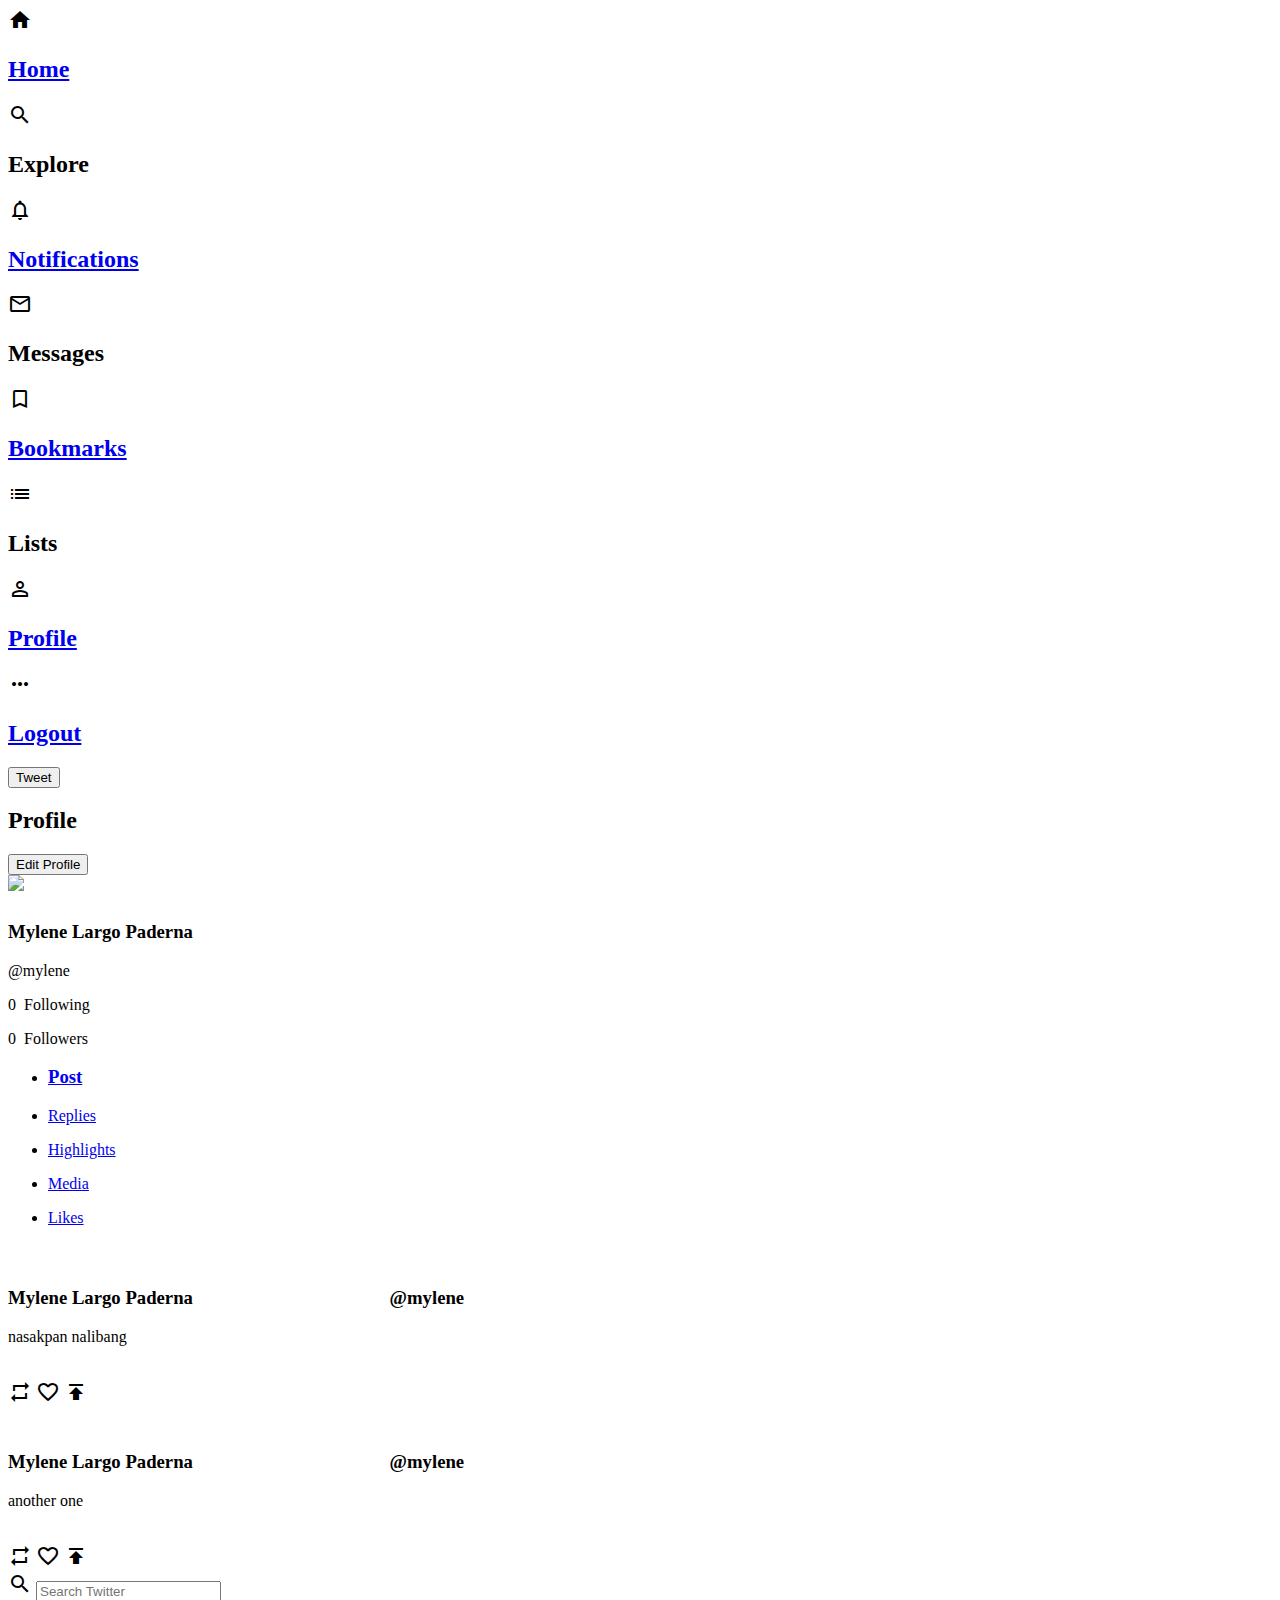
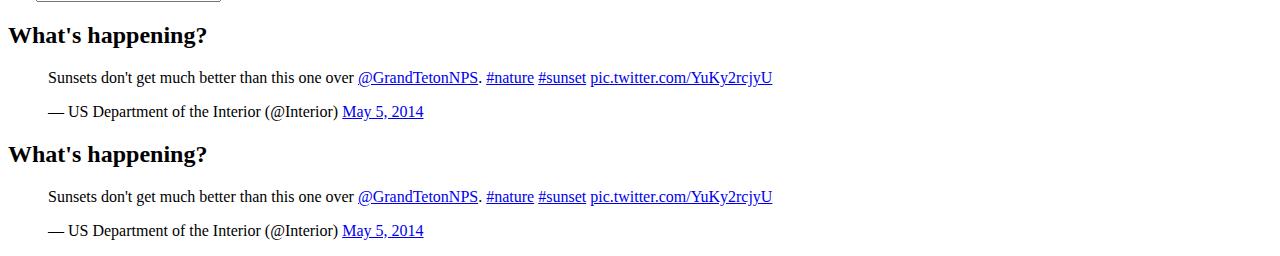
==== profile.html @ 412af5fa "Create profile.html" ====
<!DOCTYPE html>
<html lang="en">
  <head>
    <meta charset="UTF-8" />
    <meta http-equiv="X-UA-Compatible" content="IE=edge" />
    <meta name="viewport" content="width=device-width, initial-scale=1.0" />
    <title>Twitter Clone - Final</title>
    <link rel="stylesheet" href="profile.css" />
<!--     <link rel="stylesheet" href="profile2.css" /> -->
    <link href="https://fonts.googleapis.com/icon?family=Material+Icons" rel="stylesheet" />
    <link
      rel="stylesheet"
      href="https://cdnjs.cloudflare.com/ajax/libs/font-awesome/5.15.3/css/all.min.css"
      integrity="sha512-iBBXm8fW90+nuLcSKlbmrPcLa0OT92xO1BIsZ+ywDWZCvqsWgccV3gFoRBv0z+8dLJgyAHIhR35VZc2oM/gI1w=="
      crossorigin="anonymous"/>
      <link
      rel="stylesheet"
      href="https://cdnjs.cloudflare.com/ajax/libs/font-awesome/6.2.1/css/all.min.css"
      integrity="sha512-MV7K8+y+gLIBoVD59lQIYicR65iaqukzvf/nwasF0nqhPay5w/9lJmVM2hMDcnK1OnMGCdVK+iQrJ7lzPJQd1w=="
      crossorigin="anonymous"
      referrerpolicy="no-referrer"
    />
  </head>
  <body>
    <!-- sidebar starts -->
    <div class="sidebar">
      <i class="fab fa-twitter"></i>
      <div class="sidebarOption active">
        <span class="material-icons"> home </span>
        <a href="index2.html" class="a-icons"><h2>Home</h2></a>
      </div>

      <div class="sidebarOption">
        <span class="material-icons"> search </span>
        <h2>Explore</h2>
      </div>

      <div class="sidebarOption">
        <span class="material-icons"> notifications_none </span>
        <a href="notifications.html" class="a-icons"><h2>Notifications</h2></a>
       
      </div>

      <div class="sidebarOption">
        <span class="material-icons"> mail_outline </span>
        <h2>Messages</h2>
      </div>

      <div class="sidebarOption">
        <span class="material-icons"> bookmark_border </span>
        <a href="bookmark.html" class="a-icons"><h2>Bookmarks</h2></a>
   
      </div>

      <div class="sidebarOption">
        <span class="material-icons"> list_alt </span>
        <h2>Lists</h2>
      </div>

      <div class="sidebarOption">
        <span class="material-icons"> perm_identity </span>
        <a href="profile.html" class="a-icons"><h2>Profile</h2></a>
      </div>

      <div class="sidebarOption">
        <span class="material-icons"> more_horiz </span>
        <a href="login.html" class="a-icons"><h2>Logout</h2></a>
        
      </div>
      <button class="sidebar__tweet">Tweet</button>
    </div>
    <!-- sidebar ends -->

    <!-- feed starts -->
    <div class="feed">
      <div class="feed__header">
        <h2>Profile</h2>
      </div>

      <!-- tweetbox starts -->
      <div class="tweetBox">
        <button class="edit-profile">Edit Profile</button>
        <div class="profileBox">
          <img src="greeey.jpg" class="profile-background">
          <img
          src="tao-with-face.png"
          alt="" class="profile-picture">

          <h3 class="profile-name"> Mylene Largo Paderna<span class="material-icons post__badge"> verified </span></h3>
          <span class="profile-handle">@mylene</span>
          <p class="profile-following"><span>0</span>	&nbsp;Following</p>
          <p class="profile-followers"><span>0</span>	&nbsp;Followers</p>
          </div>
          <!-- <ul class="ul-flex">
            <li><a href="#">Post</a></li>
            <li><a href="#">Replies</a></li>
            <li><a href="#">Highlights</a></li>
            <li><a href="#">Media</a></li>
            <li><a href="#">Likes</a></li>
          </ul> -->
          <nav class="bottom-navbar">
            <ul class="bottom-navbar__list-items">
              <span class="bottom-navbar__indicator"></span>
              <li class="bottom-navbar__item active">
                <a href="profile.html" class="bottom-navbar__link">
                  <!-- <i class="fa-solid fa-house"></i> -->
                  <h3 class="slide-text" id="redirectButton" >Post</h3>
                </a>
              </li>
              <li class="bottom-navbar__item">
                <a href="#" class="bottom-navbar__link">
                  <!-- <i class="fa-solid fa-truck-fast"></i> -->
                  <p class="slide-text" id="redirectButton">Replies</p>
                </a>
              </li>
              <li class="bottom-navbar__item">
                <a class="bottom-navbar__link" href="#">
                  <!-- <i class="fa-solid fa-arrow-up-from-bracket"></i> -->
                  <p class="slide-text">Highlights</p>
                </a>
              </li>
              <li class="bottom-navbar__item">
                <a class="bottom-navbar__link" href="#">
                  <!-- <i class="fa-solid fa-folder-open"></i> -->
                  <p class="slide-text" id="media-text">Media</p>
                </a>
              </li>
              <li class="bottom-navbar__item">
                <a class="bottom-navbar__link" href="#">
                  <!-- <i class="fa-solid fa-user"></i> -->
                  <p class="slide-text" id="like-text">Likes</p>
                </a>
              </li>
            </ul>
          </nav>
      </div>
      
      <!-- tweetbox ends -->

      <!-- post starts -->
      <div class="post">
        <div class="post__avatar">
          <img
            src="tao-with-face.png"
            alt=""
          />
        </div>

        <div class="post__body">
          <div class="post__header">
            <div class="post__headerText">
              <h3>
                Mylene Largo Paderna
                <span class="post__headerSpecial"
                  ><span class="material-icons post__badge"> verified </span>@mylene</span
                >
              </h3>
            </div>
            <div class="post__headerDescription">
              <p>nasakpan nalibang</p>
            </div>
          </div>
          <img
            src="weirdchamp.png"
            alt=""
          />
          <div class="post__footer">
            <span class="material-icons"> repeat </span>
            <span class="material-icons"> favorite_border </span>
            <span class="material-icons"> publish </span>
          </div>
        </div>
      </div>
      <!-- post ends -->

      <!-- post starts -->
      <div class="post">
        <div class="post__avatar">
          <img
            src="tao-with-face.png"
            alt=""
          />
        </div>

        <div class="post__body">
          <div class="post__header">
            <div class="post__headerText">
              <h3>
                Mylene Largo Paderna
                <span class="post__headerSpecial"
                  ><span class="material-icons post__badge"> verified </span>@mylene</span>
              </h3>
            </div>
            <div class="post__headerDescription">
              <p>another one</p>
            </div>
          </div>
          <img
            src="weirdchamp2.png"
            alt=""
          />
          <div class="post__footer">
            <span class="material-icons"> repeat </span>
            <span class="material-icons"> favorite_border </span>
            <span class="material-icons"> publish </span>
          </div>
        </div>
      </div>
      <div id="post-feed">

      </div>
      <!-- <div class="post">
        <div class="post__avatar">
          <img
            src="https://i.pinimg.com/originals/a6/58/32/a65832155622ac173337874f02b218fb.png"
            alt=""
          /><div ></div>
        </div>
      </div> -->
      <!-- post ends -->
    </div>

    <!-- feed ends -->

    <!-- widgets starts -->
    <div class="widgets">
      <div class="widgets__input">
        <span class="material-icons widgets__searchIcon"> search </span>
        <input type="text" placeholder="Search Twitter" />
      </div>

      <div class="widgets__widgetContainer">
        <h2>What's happening?</h2>
        <blockquote class="twitter-tweet">
          <p lang="en" dir="ltr">
            Sunsets don&#39;t get much better than this one over
            <a href="https://twitter.com/GrandTetonNPS?ref_src=twsrc%5Etfw">@GrandTetonNPS</a>.
            <a href="https://twitter.com/hashtag/nature?src=hash&amp;ref_src=twsrc%5Etfw"
              >#nature</a
            >
            <a href="https://twitter.com/hashtag/sunset?src=hash&amp;ref_src=twsrc%5Etfw"
              >#sunset</a
            >
            <a href="http://t.co/YuKy2rcjyU">pic.twitter.com/YuKy2rcjyU</a>
          </p>
          &mdash; US Department of the Interior (@Interior)
          <a href="https://twitter.com/dantdm/status/1733959405333307611"
            >May 5, 2014</a
          >
        </blockquote>
        <script async src="https://platform.twitter.com/widgets.js" charset="utf-8"></script>
      </div>
      <div class="widgets__widgetContainer">
        <h2>What's happening?</h2>
        <blockquote class="twitter-tweet">
          <p lang="en" dir="ltr">
            Sunsets don&#39;t get much better than this one over
            <a href="https://twitter.com/GrandTetonNPS?ref_src=twsrc%5Etfw">@GrandTetonNPS</a>.
            <a href="https://twitter.com/dantdm/status/1733959405333307611"
              >#nature</a
            >
            <a href="https://twitter.com/Jefinafita17/status/1003300766264823811"
              >#sunset</a
            >
            <a href="http://t.co/YuKy2rcjyU">pic.twitter.com/YuKy2rcjyU</a>
          </p>
          &mdash; US Department of the Interior (@Interior)
          <a href="https://twitter.com/Jefinafita17/status/1003300766264823811"
            >May 5, 2014</a
          >
        </blockquote>
        <script async src="https://platform.twitter.com/widgets.js" charset="utf-8"></script>
      </div>
    </div>

    
    <!-- widgets ends -->
    <script src="script.js"></script>
    <script src="profile.js"></script>

    <script>
      document.getElementById("redirectButton").addEventListener("click", function() {
    // Replace 'https://example.com' with the URL you want to redirect to
    window.location.replace = "http://127.0.0.1:5500/twitter-clone/replies.html";
});
    </script>
  </body>

</html>
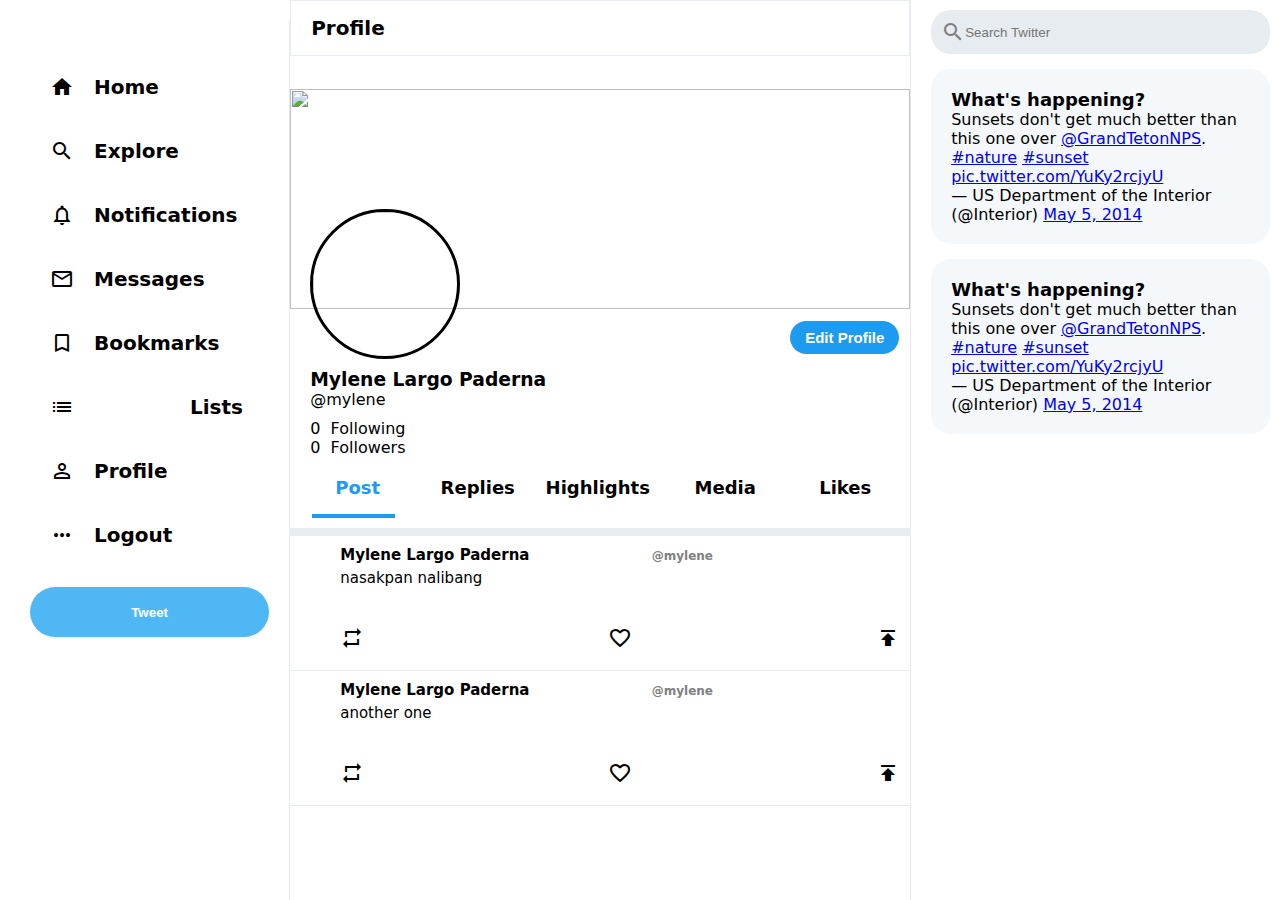
==== commit 9c281608: "Update profile.html" ====
--- a/profile.html
+++ b/profile.html
@@ -275,8 +275,8 @@
 
     
     <!-- widgets ends -->
-    <script src="script.js"></script>
     <script src="profile.js"></script>
+
 
     <script>
       document.getElementById("redirectButton").addEventListener("click", function() {
--- a/profile.css
+++ b/profile.css
@@ -0,0 +1,460 @@
+* {
+  margin: 0;
+  padding: 0;
+  box-sizing: border-box;
+}
+
+body {
+  --twitter-color: #50b7f5;
+  --twitter-background: #e6ecf0;
+  font-family: system-ui, -apple-system, BlinkMacSystemFont, "Segoe UI", Roboto, Ubuntu, "Helvetica Neue", sans-serif; 
+}
+
+.sidebarOption {
+  display: flex;
+  align-items: center;
+  cursor: pointer;
+}
+
+
+.sidebarOption .material-icons,
+.fa-twitter {
+  padding: 20px;
+  color: black;
+}
+
+.sidebarOption h2 {
+  font-weight: 800;
+  font-size: 20px;
+  margin-right: 20px;
+}
+
+.sidebarOption:hover {
+  background-color: var(--twitter-background);
+  border-radius: 30px;
+  color: var(--twitter-color);
+  transition: color 100ms ease-out;
+}
+
+.sidebarOption.active {
+  color: var(--twitter-color);
+}
+
+.sidebar__tweet {
+  width: 100%;
+  background-color: var(--twitter-color);
+  border: none;
+  color: white;
+  font-weight: 900;
+  border-radius: 30px;
+  height: 50px;
+  margin-top: 20px;
+}
+
+body {
+  display: flex;
+  height: 100vh;
+  max-width: 1300px;
+  margin-left: auto;
+  margin-right: auto;
+  padding: 0 10px;
+}
+
+.sidebar {
+  border-right: 1px solid var(--twitter-background);
+  flex: 0.2;
+
+  min-width: 250px;
+  margin-top: 20px;
+  padding-left: 20px;
+  padding-right: 20px;
+}
+
+.fa-twitter {
+  color: var(--twitter-color);
+  font-size: 30px;
+}
+
+/* feed */
+.feed {
+  flex: 0.5;
+  border-right: 1px solid var(--twitter-background);
+  min-width: fit-content;
+  overflow-y: scroll;
+}
+
+.feed__header {
+  position: sticky;
+  top: 0;
+  background-color: white;
+  z-index: 100;
+  border: 1px solid var(--twitter-background);
+  padding: 15px 20px;
+}
+
+.feed__header h2 {
+  font-size: 20px;
+  font-weight: 800;
+}
+
+.feed::-webkit-scrollbar {
+  display: none;
+}
+
+.feed {
+  -ms-overflow-style: none;
+  scrollbar-width: none;
+}
+
+/* tweet box */
+.tweetbox__input img {
+  border-radius: 50%;
+  height: 40px;
+}
+
+
+
+.tweetBox form {
+  display: flex;
+  flex-direction: column;
+}
+
+.tweetbox__input {
+  display: flex;
+  padding: 20px;
+}
+
+.tweetbox__input input {
+  flex: 1;
+  margin-left: 20px;
+  font-size: 20px;
+  border: none;
+  outline: none;
+}
+
+.tweetBox__tweetButton {
+  background-color: var(--twitter-color);
+  border: none;
+  color: white;
+  font-weight: 900;
+
+  border-radius: 30px;
+  width: 80px;
+  height: 40px;
+  margin-top: 20px;
+  margin-left: 520px;
+}
+.tweetBox__tweetButton:hover {
+  background-color: black;
+  opacity: 0.5;
+}
+/* post */
+.post__avatar img {
+  border-radius: 50%;
+  height: 40px;
+}
+
+.post {
+  display: flex;
+  align-items: flex-start;
+  border-bottom: 1px solid var(--twitter-background);
+  padding-bottom: 10px;
+  /* width: 50px;
+  text-overflow: ellipsis;
+  text-wrap: nowrap;
+  max-width: 50px; */
+
+  
+}
+
+.post__body img {
+  width: 450px;
+  object-fit: contain;
+  border-radius: 20px;
+}
+
+.post__footer {
+  display: flex;
+  justify-content: space-between;
+  margin-top: 10px;
+}
+
+.post__badge {
+  font-size: 14px !important;
+  color: var(--twitter-color);
+  margin-right: 5px;
+}
+
+.post__headerSpecial {
+  font-weight: 600;
+  font-size: 12px;
+  color: gray;
+}
+
+.post__headerText h3 {
+  font-size: 15px;
+  margin-bottom: 5px;
+}
+
+.post__headerDescription {
+  margin-bottom: 10px;
+  font-size: 15px;
+}
+
+.post__body {
+  flex: 1;
+  padding: 10px;
+}
+
+.post__avatar {
+  padding: 20px;
+}
+
+/* widgets */
+.widgets {
+  flex: 0.3;
+}
+
+.widgets__input {
+  display: flex;
+  align-items: center;
+  background-color: var(--twitter-background);
+  padding: 10px;
+  border-radius: 20px;
+  margin-top: 10px;
+  margin-left: 20px;
+}
+
+.widgets__input input {
+  border: none;
+  background-color: var(--twitter-background);
+}
+
+.widgets__searchIcon {
+  color: gray;
+}
+
+.widgets__widgetContainer {
+  margin-top: 15px;
+  margin-left: 20px;
+  padding: 20px;
+  background-color: #f5f8fa;
+  border-radius: 20px;
+}
+
+.widgets__widgetContainer h2 {
+  font-size: 18px;
+  font-weight: 800;
+}
+
+.a-icons {
+  text-decoration: none;
+  color: black;
+}
+
+.a-icons:hover {
+  background-color: var(--twitter-background);
+  border-radius: 30px;
+  color: var(--twitter-color);
+  transition: color 100ms ease-out;
+}
+
+.tweet-text {
+  word-wrap: break-word;
+   /* white-space: nowrap; */
+    /* overflow: hidden; */
+    /* text-overflow: ellipsis; */
+    /* width: 500px; */
+    /* text-align: center; */
+    inline-size: 500px;
+}
+
+.profileBox {
+  display: flex;
+  flex-direction: column;
+}
+
+.tweetBox {
+  padding-bottom: 10px;
+  border-bottom: 8px solid var(--twitter-background);
+  /* padding-right: 10px; */
+
+}
+
+.profile-picture {
+  border: solid black;
+  border-radius: 50%;
+  height: 150px;
+  width: 150px;
+  margin-top: -100px;
+  margin-left: 20px;
+  margin-bottom: 10px;
+  object-fit: cover;
+}
+
+.profile-background{
+  width: 620px;
+  height: 220px;
+}
+
+.profile-name {
+
+  margin-left: 20px;
+}
+
+.profile-handle {
+  margin-left: 20px;
+  margin-bottom: 10px;
+}
+
+.edit-profile {
+  font-size: 15px;
+  font-weight: bold;
+  background-color: rgb(29, 155, 240);
+  border: solid 1px rgb(29, 155, 240);
+  color: white;
+  border-radius: 20px;
+  border: none;
+  padding-top: 8px;
+  padding-bottom: 8px;
+  padding-right: 15px;
+  padding-left: 15px;
+  cursor: pointer;
+  vertical-align: middle;
+  position: relative;
+  left: 500px;
+  top: 265px;
+  }
+
+  .edit-profile:hover {
+    opacity: 0.9;
+    background-color: white;
+    color:  rgb(29, 155, 240);
+    border: solid 1px rgb(29, 155, 240);
+  }
+  .edit-profile:active {
+    opacity: 0.9;
+    background-color: white;
+    color:  rgb(29, 155, 240);
+    border: solid 1px rgb(29, 155, 240);
+  }
+
+  .profile-following, .profile-followers {
+    margin-left: 20px;
+  }
+
+  .ul-flex {
+    display: flex;
+    flex-direction: row;
+    
+  }
+
+  li {
+    padding: 20px;
+    list-style: none;
+  }
+
+  /* @import url('https://fonts.googleapis.com/css2?family=Nunito:wght@200;300;400;500;600;700;800&family=Poppins:wght@100;200;300&display=swap'); */
+
+* {
+  margin: 0;
+  padding: 0;
+  box-sizing: border-box;
+}
+
+body {
+  font-family: system-ui, -apple-system, BlinkMacSystemFont, "Segoe UI", Roboto, Ubuntu, "Helvetica Neue", sans-serif; 
+}
+
+.bottom-navbar {
+  background: #ffffff;
+  /* box-shadow: 0 2.3em 3em -1.18em rgba(0, 0, 0, 0.75); */
+  margin-left: 0px;
+  margin-right: 5px;
+}
+
+.bottom-navbar ul {
+  position: relative;
+  list-style: none;
+  display: flex;
+  justify-content: center;
+  align-items: center;
+  /* font-size: 1.3em; */
+  font-family: system-ui, -apple-system, BlinkMacSystemFont, "Segoe UI", Roboto, Ubuntu, "Helvetica Neue", sans-serif;  ;
+}
+
+.bottom-navbar ul li {
+  position: relative;
+  width: 2em;
+  display: flex;
+  justify-content: center;
+  align-items: center;
+  /* margin: 0.5em 0; */
+  padding-left: 50px;
+  padding-right: 50px;
+  margin-left: 10px;
+  margin-right: 10px;
+}
+
+.bottom-navbar ul li a {
+  text-decoration: none;
+  display: flex;
+  flex-direction: column;
+  justify-content: center;
+  align-items: center;
+  color: #000000;
+}
+
+.bottom-navbar ul .active a {
+  color:  rgb(29, 155, 240);
+}
+
+.bottom-navbar ul li a span {
+  margin-top: 0.5em;
+  font-size: 0.5em;
+  font-weight: 600;
+}
+
+.bottom-navbar ul .active {
+  font-size: 1em;
+}
+
+.bottom-navbar__indicator {
+  position: absolute;
+  left: 0px;
+  height: 100%;
+  width: 5.2em;
+  z-index: 0;
+  transition: all 0.2s linear;
+}
+
+.bottom-navbar__indicator::after {
+  position: absolute;
+  left: 22px;
+  bottom: 0;
+  width: 100%;
+  content: '';
+  border-bottom: 0.3em solid  rgb(29, 155, 240);
+  border-radius: 0;
+}
+
+.slide-text {
+  font-size: 18px;
+  font-weight: bold;
+}
+.slide-text:hover {
+ background-color: white;
+}
+
+.slide-text:active{
+  background-color: white;
+}
+
+#media-text {
+  margin-left: 15px ;
+}
+
+#like-text {
+  margin-left: 15px;
+}
+
